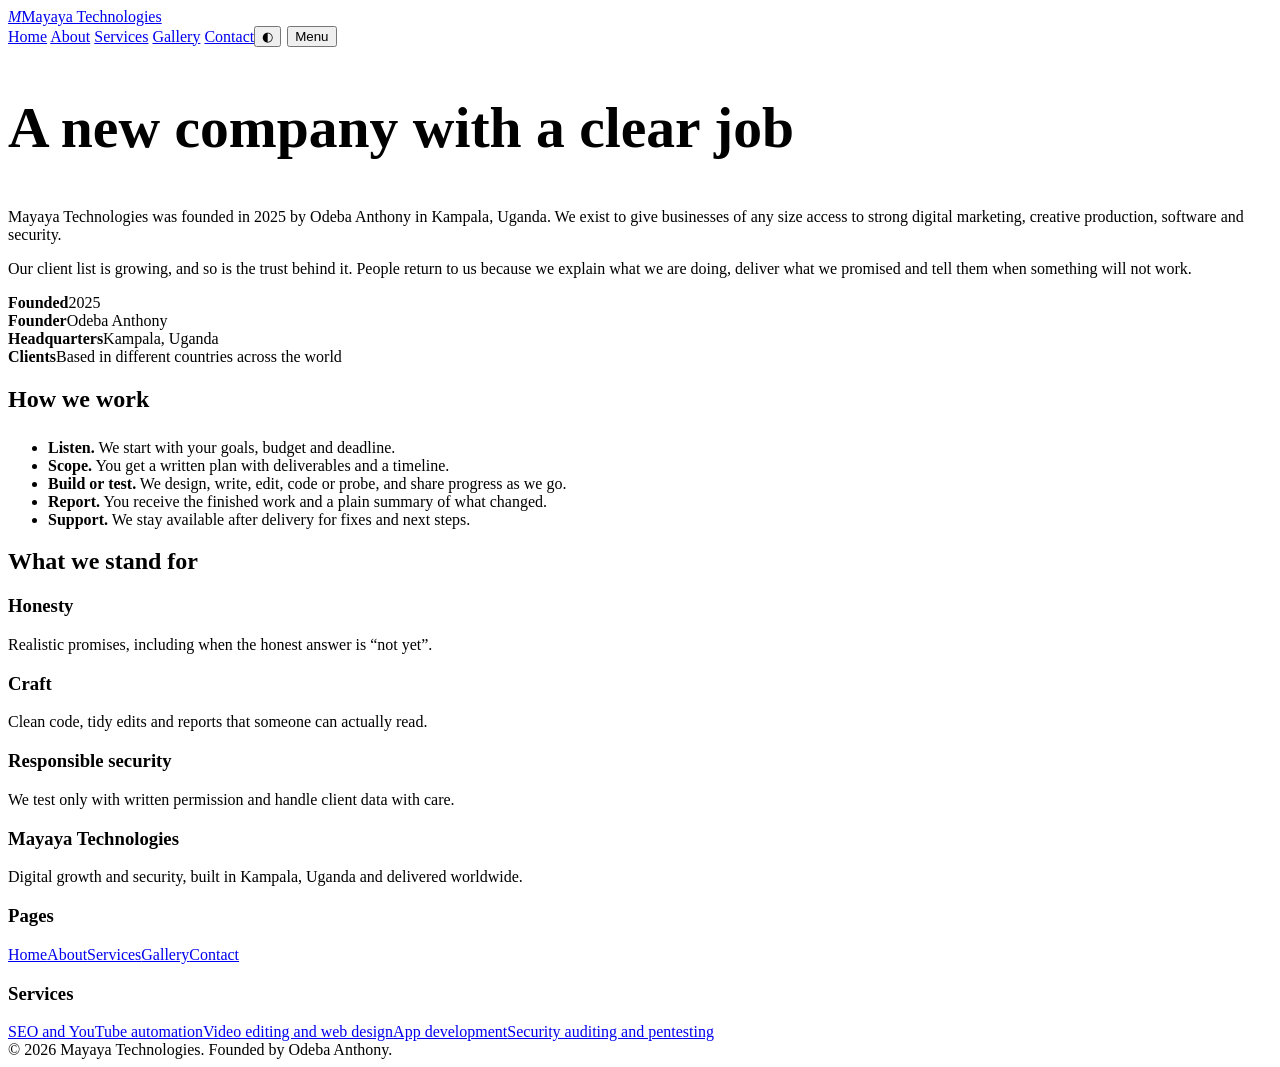
==== about.html @ 1154c2db "Add files via upload" ====
<!DOCTYPE html>
<html lang="en">
<head>
<meta charset="utf-8">
<meta name="viewport" content="width=device-width, initial-scale=1, viewport-fit=cover">
<title>About | Mayaya Technologies</title>
<meta name="description" content="Mayaya Technologies was founded in 2025 by Odeba Anthony in Kampala, Uganda, and works with clients worldwide.">
<link rel="preconnect" href="https://fonts.googleapis.com">
<link href="https://fonts.googleapis.com/css2?family=Bricolage+Grotesque:wght@500;700;800&family=Instrument+Sans:wght@400;500;600&display=swap" rel="stylesheet">
<link rel="stylesheet" href="css/style.css">
</head>
<body data-page="about">
<header>
<div class="wrap bar">
<a class="logo" href="index.html"><i>M</i>Mayaya Technologies</a>
<div style="display:flex;align-items:center">
<nav id="nav" aria-label="Main">
<a href="index.html" data-p="home">Home</a>
<a href="about.html" data-p="about">About</a>
<a href="services.html" data-p="services">Services</a>
<a href="gallery.html" data-p="gallery">Gallery</a>
<a href="contact.html" data-p="contact">Contact</a>
</nav>
<button class="theme" id="theme" aria-label="Switch light or dark theme">◐</button>
<button class="menu" id="menu" aria-expanded="false" aria-controls="nav" style="margin-left:6px">Menu</button>
</div>
</div>
</header>

<main>
<section class="wrap split">
<div>
<h1 style="font-size:clamp(2.2rem,5vw,3.6rem)">A new company with a clear job</h1>
<p class="lede">Mayaya Technologies was founded in 2025 by Odeba Anthony in Kampala, Uganda. We exist to give businesses of any size access to strong digital marketing, creative production, software and security.</p>
<p>Our client list is growing, and so is the trust behind it. People return to us because we explain what we are doing, deliver what we promised and tell them when something will not work.</p>
</div>
<div class="facts">
<div><b>Founded</b><span>2025</span></div>
<div><b>Founder</b><span>Odeba Anthony</span></div>
<div><b>Headquarters</b><span>Kampala, Uganda</span></div>
<div><b>Clients</b><span>Based in different countries across the world</span></div>
</div>
</section>
<div class="band"><section class="wrap">
<h2>How we work</h2>
<ul class="tl" style="max-width:640px;margin-top:26px">
<li><b>Listen.</b> We start with your goals, budget and deadline.</li>
<li><b>Scope.</b> You get a written plan with deliverables and a timeline.</li>
<li><b>Build or test.</b> We design, write, edit, code or probe, and share progress as we go.</li>
<li><b>Report.</b> You receive the finished work and a plain summary of what changed.</li>
<li><b>Support.</b> We stay available after delivery for fixes and next steps.</li>
</ul>
</section></div>
<section class="wrap"><h2>What we stand for</h2>
<div class="grid">
<div class="card"><h3>Honesty</h3><p>Realistic promises, including when the honest answer is “not yet”.</p></div>
<div class="card"><h3>Craft</h3><p>Clean code, tidy edits and reports that someone can actually read.</p></div>
<div class="card"><h3>Responsible security</h3><p>We test only with written permission and handle client data with care.</p></div>
</div></section>
</main>

<footer>
<div class="wrap">
<div class="grid">
<div><h3>Mayaya Technologies</h3><p>Digital growth and security, built in Kampala, Uganda and delivered worldwide.</p></div>
<div><h3>Pages</h3><a href="index.html">Home</a><a href="about.html">About</a><a href="services.html">Services</a><a href="gallery.html">Gallery</a><a href="contact.html">Contact</a></div>
<div><h3>Services</h3><a href="services.html">SEO and YouTube automation</a><a href="services.html">Video editing and web design</a><a href="services.html">App development</a><a href="services.html">Security auditing and pentesting</a></div>
</div>
<div>© <span id="yr">2026</span> Mayaya Technologies. Founded by Odeba Anthony.</div>
</div>
</footer>

<script src="js/script.js"></script>
</body>
</html>
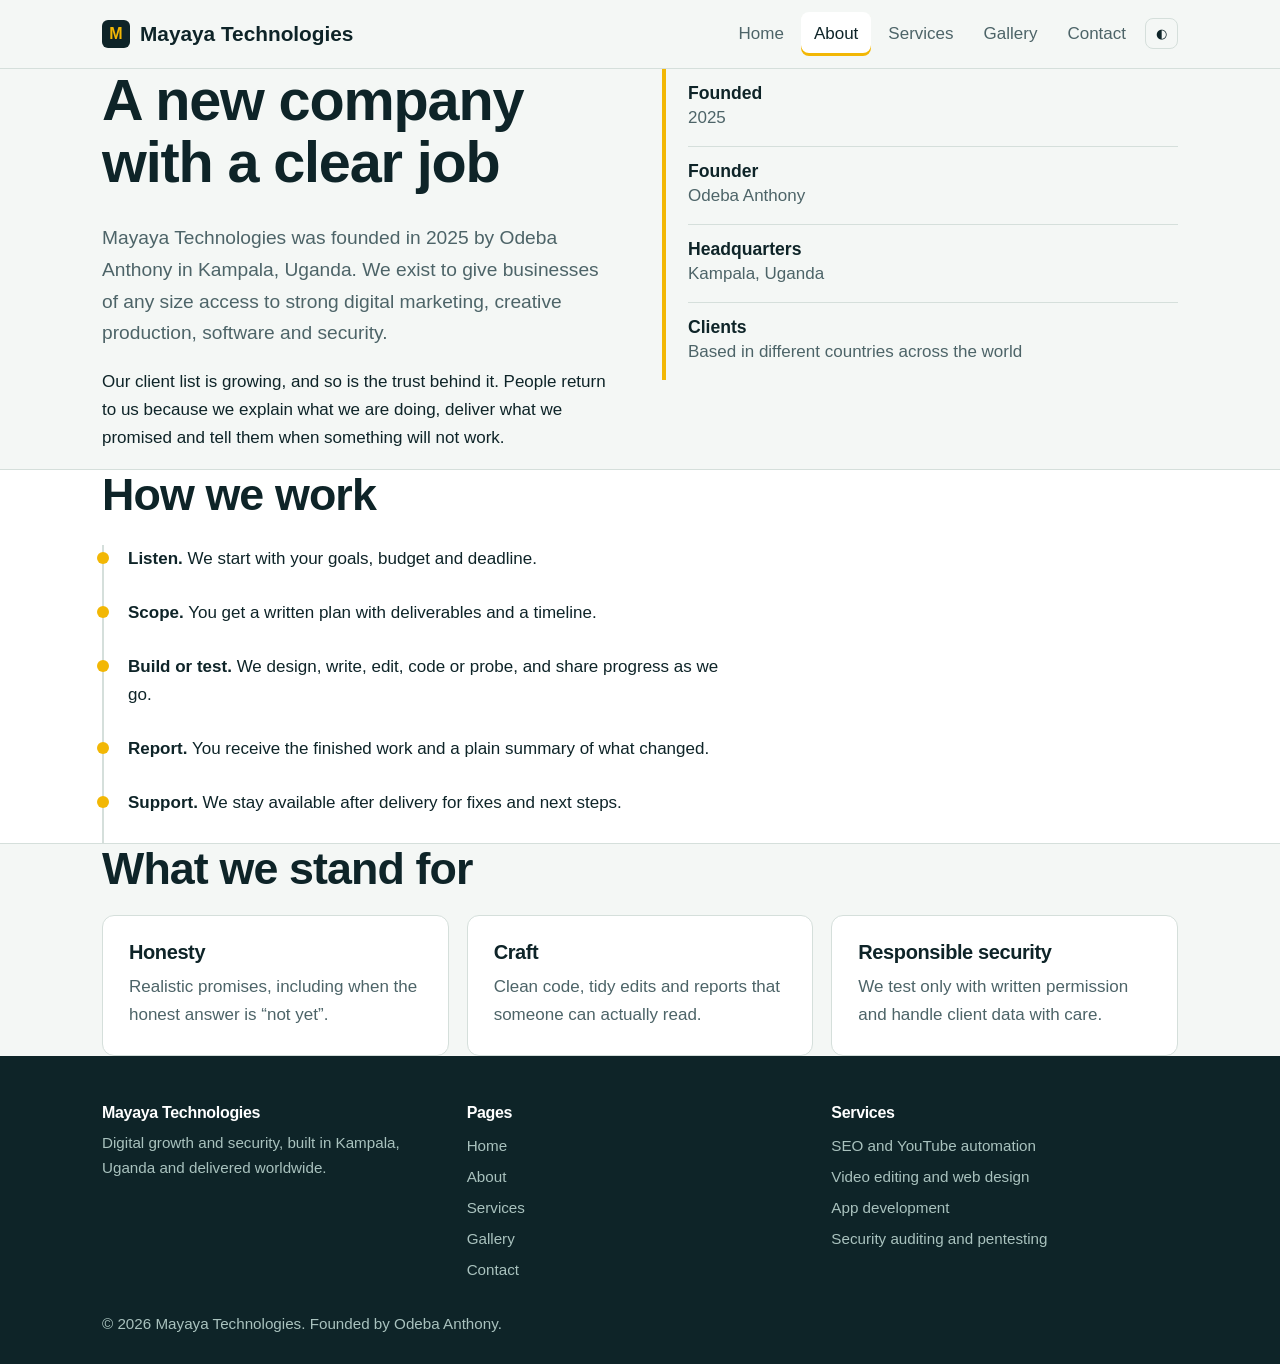
==== commit c865d2b1: "Update stylesheet and script links in about.html" ====
--- a/about.html
+++ b/about.html
@@ -7,7 +7,7 @@
 <meta name="description" content="Mayaya Technologies was founded in 2025 by Odeba Anthony in Kampala, Uganda, and works with clients worldwide.">
 <link rel="preconnect" href="https://fonts.googleapis.com">
 <link href="https://fonts.googleapis.com/css2?family=Bricolage+Grotesque:wght@500;700;800&family=Instrument+Sans:wght@400;500;600&display=swap" rel="stylesheet">
-<link rel="stylesheet" href="css/style.css">
+<link rel="stylesheet" href="style.css">
 </head>
 <body data-page="about">
 <header>
@@ -70,6 +70,6 @@
 </div>
 </footer>
 
-<script src="js/script.js"></script>
+<script src="script.js"></script>
 </body>
 </html>
--- a/style.css
+++ b/style.css
@@ -0,0 +1,115 @@
+:root{--bg:#f4f7f5;--surface:#fff;--ink:#0e2428;--muted:#4d6468;--line:#d5dfdb;--deep:#0e2428;--deepink:#e8f1ee;--sun:#f2b705;--red:#c8372d;--teal:#1f7a6d;
+--h:'Bricolage Grotesque','Trebuchet MS',sans-serif;--b:'Instrument Sans','Segoe UI',Arial,sans-serif;
+box-sizing:border-box;padding-top:env(safe-area-inset-top,0px);padding-bottom:env(safe-area-inset-bottom,0px);color-scheme:light}
+@media (prefers-color-scheme:dark){:root:not([data-theme="light"]){--bg:#0a1a1d;--surface:#102a2e;--ink:#e8f1ee;--muted:#9bb3b0;--line:#21403f;--deep:#071316;--teal:#4fc3b0;color-scheme:dark}}
+:root[data-theme="dark"]{--bg:#0a1a1d;--surface:#102a2e;--ink:#e8f1ee;--muted:#9bb3b0;--line:#21403f;--deep:#071316;--teal:#4fc3b0;color-scheme:dark}
+*{box-sizing:border-box}
+html{scroll-padding-top:calc(env(safe-area-inset-top,0px) + 70px);scroll-behavior:smooth}
+body{margin:0;background:var(--bg);color:var(--ink);font:400 1.0625rem/1.65 var(--b)}
+body::before{content:"";position:fixed;inset:0 0 auto;height:env(safe-area-inset-top,0px);background:var(--bg);z-index:30}
+h1,h2,h3{font-family:var(--h);line-height:1.08;margin:0 0 .5em;letter-spacing:-.02em}
+h1{font-size:clamp(2.4rem,6.5vw,4.6rem);font-weight:800}
+h2{font-size:clamp(1.8rem,4vw,2.8rem);font-weight:700}
+h3{font-size:1.25rem;font-weight:700}
+p{margin:0 0 1em;max-width:62ch}
+a{color:inherit}
+:focus-visible{outline:3px solid var(--sun);outline-offset:3px}
+.wrap{max-width:1120px;margin:0 auto;padding:0 22px}
+header{position:sticky;top:env(safe-area-inset-top,0px);z-index:40;background:var(--bg);border-bottom:1px solid var(--line)}
+.bar{display:flex;align-items:center;justify-content:space-between;height:68px}
+.logo{font:800 1.3rem var(--h);text-decoration:none;display:flex;align-items:center;gap:10px}
+.logo i{width:28px;height:28px;background:var(--deep);border-radius:6px;display:grid;place-items:center;color:var(--sun);font:800 1rem var(--h);font-style:normal}
+nav{display:flex;gap:4px;align-items:center}
+nav a{padding:8px 13px;border-radius:8px;text-decoration:none;font-weight:500;color:var(--muted)}
+nav a:hover{color:var(--ink)}
+nav a.on{color:var(--ink);background:var(--surface);box-shadow:inset 0 -3px 0 var(--sun)}
+.menu{display:none;background:none;border:1px solid var(--line);color:var(--ink);border-radius:8px;padding:8px 12px;font:600 .95rem var(--b);cursor:pointer}
+.btn{display:inline-block;background:var(--sun);color:#1a1400;font:700 1rem var(--b);padding:13px 24px;border-radius:10px;border:0;text-decoration:none;cursor:pointer}
+.btn:hover{filter:brightness(.95)}
+.btn.alt{background:transparent;color:var(--ink);border:2px solid var(--ink)}
+.page{display:none;min-height:70vh}
+.page.on{display:block;animation:in .35s ease}
+@keyframes in{from{opacity:0}to{opacity:1}}
+section{padding:72px 0}
+.hero{display:grid;grid-template-columns:1.1fr .9fr;gap:44px;align-items:center;padding:64px 0 72px}
+.lede{font-size:1.2rem;color:var(--muted)}
+.cta{display:flex;gap:12px;flex-wrap:wrap;margin-top:26px}
+.term{background:var(--deep);color:#cfe9e2;border-radius:14px;font:500 .9rem/1.7 ui-monospace,Consolas,monospace;padding:0 0 18px;overflow:hidden;border:1px solid #1d3b3d}
+.term .top{display:flex;gap:7px;padding:12px 16px;border-bottom:1px solid #1d3b3d}
+.term .top b{width:11px;height:11px;border-radius:50%;background:#2c4a4c}
+.term .top b:first-child{background:var(--red)}.term .top b:nth-child(2){background:var(--sun)}
+.term pre{margin:0;padding:16px 18px 0;white-space:pre-wrap;min-height:230px}
+.ok{color:#6fe0b0}.warn{color:var(--sun)}.bad{color:#ff7a6e}
+.dark{background:var(--deep);color:var(--deepink)}
+.dark p{color:#a9c2be}
+.band{background:var(--surface);border-block:1px solid var(--line)}
+.grid{display:grid;gap:18px;grid-template-columns:repeat(auto-fit,minmax(250px,1fr))}
+.card{background:var(--surface);border:1px solid var(--line);border-radius:12px;padding:26px}
+.card p{color:var(--muted);margin:0}
+.card .ic{font-size:1.7rem;margin-bottom:10px;display:block}
+.dark .card{background:#12353a;border-color:#1f4448}
+.dark .card p{color:#a9c2be}
+.sec-head{margin-bottom:34px}
+.split{display:grid;grid-template-columns:1fr 1fr;gap:44px;align-items:start}
+.facts{display:grid;gap:0;border-left:4px solid var(--sun);padding-left:22px}
+.facts div{padding:14px 0;border-bottom:1px solid var(--line)}
+.facts div:last-child{border:0}
+.facts b{display:block;font:700 1.1rem var(--h)}
+.facts span{color:var(--muted)}
+.tl{list-style:none;margin:0;padding:0;border-left:2px solid var(--line)}
+.tl li{padding:0 0 26px 24px;position:relative}
+.tl li::before{content:"";position:absolute;left:-7px;top:7px;width:12px;height:12px;border-radius:50%;background:var(--sun)}
+.tl b{font-family:var(--h)}
+.svc{display:grid;grid-template-columns:70px 1fr;gap:18px;padding:30px 0;border-bottom:1px solid var(--line)}
+.svc .ic{font-size:2.2rem}
+.svc ul{margin:10px 0 0;padding-left:20px;color:var(--muted)}
+.filters{display:flex;gap:8px;flex-wrap:wrap;margin-bottom:26px}
+.chip{border:1px solid var(--line);background:var(--surface);color:var(--ink);border-radius:999px;padding:8px 16px;font:600 .92rem var(--b);cursor:pointer}
+.chip[aria-pressed="true"]{background:var(--deep);color:var(--deepink);border-color:var(--deep)}
+.gal{display:grid;gap:14px;grid-template-columns:repeat(auto-fill,minmax(250px,1fr))}
+.tile{border:0;padding:0;border-radius:12px;overflow:hidden;cursor:pointer;text-align:left;color:#fff;aspect-ratio:4/3;position:relative;font-family:var(--b)}
+.tile:nth-child(3n+1){aspect-ratio:4/4.4}
+.tile .art{position:absolute;inset:0;display:grid;place-items:center;font-size:3.4rem}
+.tile .cap{position:absolute;left:0;right:0;bottom:0;padding:34px 16px 14px;background:linear-gradient(transparent,rgba(0,0,0,.72));font-weight:600}
+.tile .cap small{display:block;font-weight:400;opacity:.85}
+.tile:hover .art{transform:scale(1.06)}
+.art{transition:transform .3s}
+.g-seo{background:linear-gradient(135deg,#1f7a6d,#0e3a3a)}
+.g-yt{background:linear-gradient(135deg,#c8372d,#5a1511)}
+.g-vid{background:linear-gradient(135deg,#6b3fa0,#25103f)}
+.g-web{background:linear-gradient(135deg,#2563a8,#0d2a4d)}
+.g-app{background:linear-gradient(135deg,#d98e04,#6b4300)}
+.g-sec{background:linear-gradient(135deg,#17352f,#06130f)}
+.g-team{background:linear-gradient(135deg,#4a5a5c,#1b2829)}
+.lb{position:fixed;inset:0;background:rgba(5,12,14,.88);z-index:80;display:none;place-items:center;padding:20px}
+.lb.on{display:grid}
+.lb .box{width:min(640px,100%);border-radius:16px;overflow:hidden;background:var(--surface);color:var(--ink)}
+.lb .big{height:300px;display:grid;place-items:center;font-size:6rem}
+.lb .txt{padding:22px}
+.lb .txt p{color:var(--muted)}
+.lb .row{display:flex;gap:10px;justify-content:space-between}
+form{display:grid;gap:14px}
+label{font-weight:600;display:grid;gap:6px}
+input,select,textarea{font:inherit;padding:12px 14px;border:1px solid var(--line);border-radius:10px;background:var(--surface);color:var(--ink);width:100%}
+textarea{min-height:130px;resize:vertical}
+.err{color:var(--red);font-size:.9rem;font-weight:500;min-height:1em}
+.msg{background:var(--surface);border:2px solid var(--teal);border-radius:12px;padding:22px;display:none}
+.msg.on{display:block}
+.cl{background:var(--sun);color:#1a1400;text-align:center;padding:64px 0}
+.cl p{margin-inline:auto}
+footer{background:var(--deep);color:#a9c2be;padding:48px 0 28px;font-size:.95rem}
+footer .grid{margin-bottom:26px}
+footer a{display:block;text-decoration:none;padding:3px 0}
+footer a:hover{color:#fff}
+footer h3{color:#fff;font-size:1rem}
+.theme{background:none;border:1px solid var(--line);color:var(--ink);border-radius:8px;padding:7px 10px;cursor:pointer;margin-left:6px}
+@media (max-width:820px){
+.hero,.split{grid-template-columns:1fr}
+.menu{display:block}
+nav{display:none;position:absolute;left:0;right:0;top:68px;background:var(--bg);border-bottom:1px solid var(--line);flex-direction:column;align-items:stretch;padding:10px 22px 16px}
+nav.open{display:flex}
+section{padding:52px 0}
+.svc{grid-template-columns:1fr}
+}
+@media (prefers-reduced-motion:reduce){*{animation:none!important;transition:none!important;scroll-behavior:auto!important}}
+main{animation:in .35s ease}
